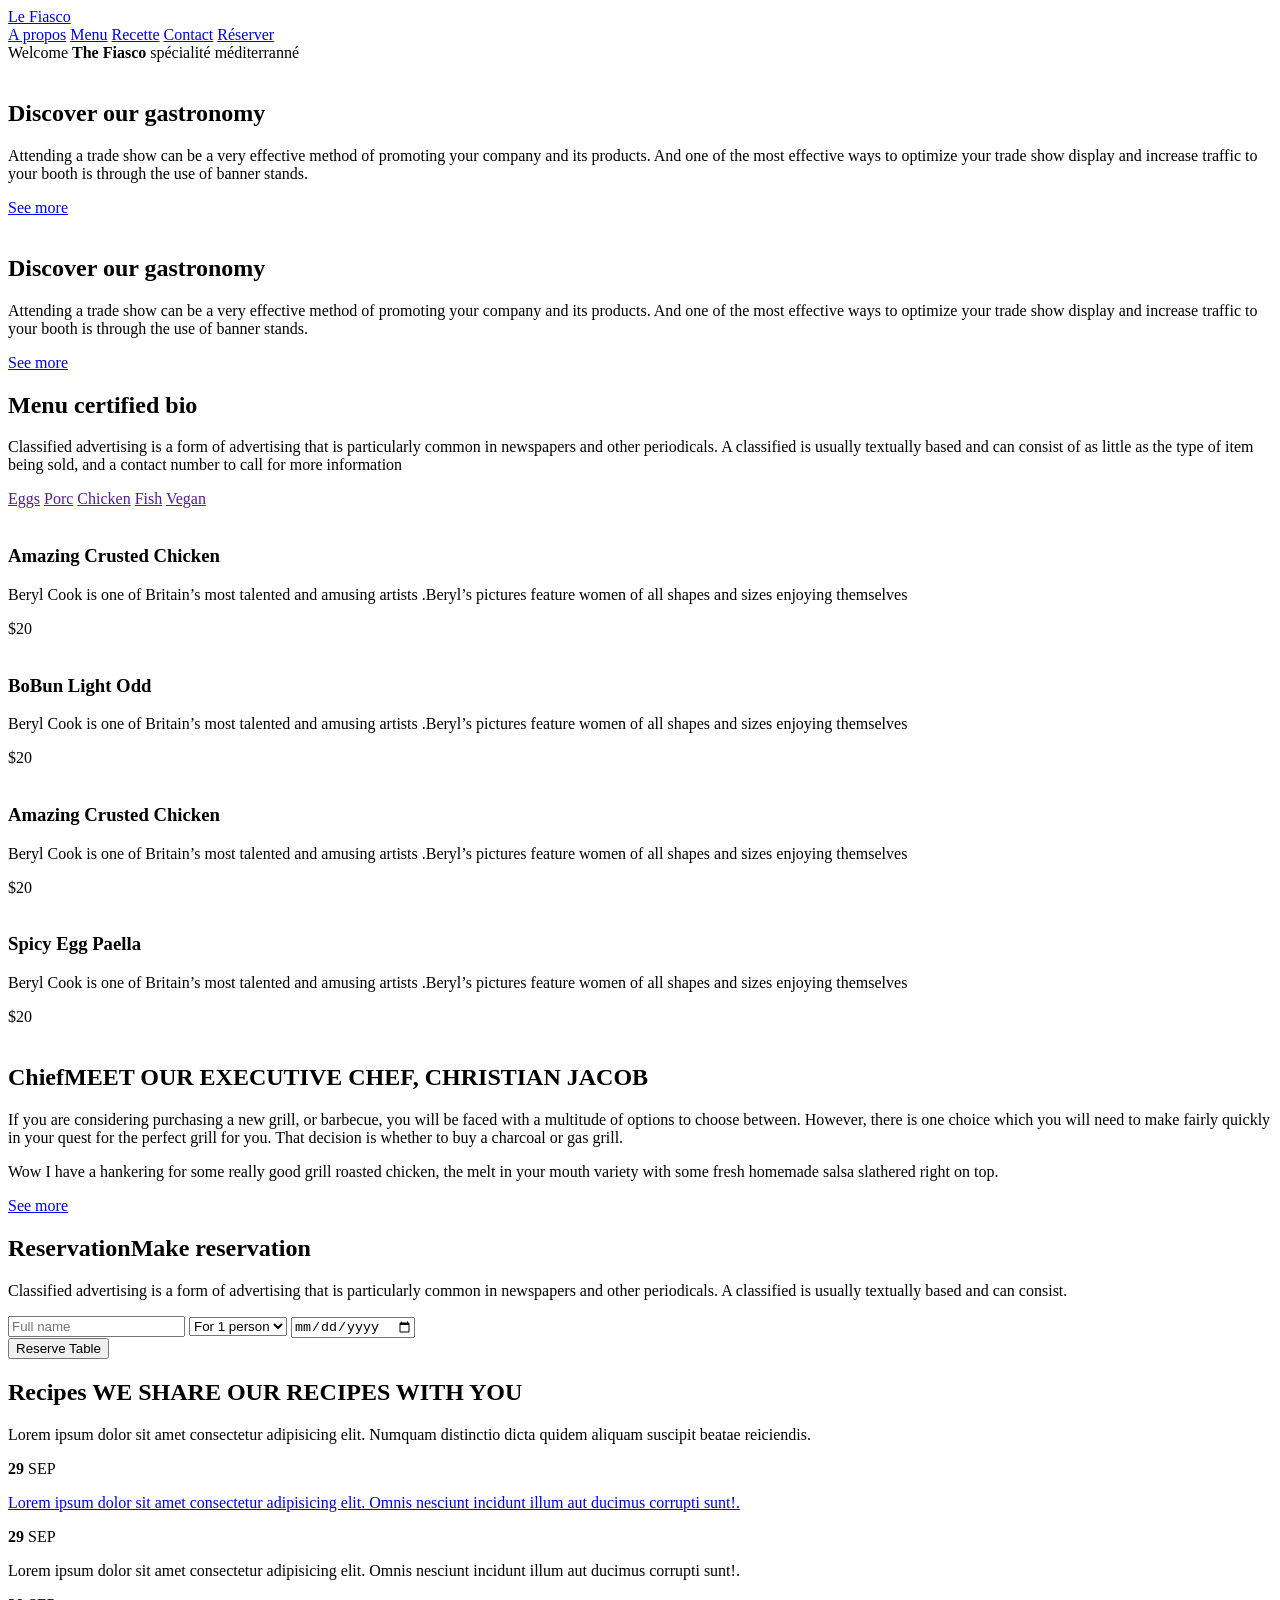
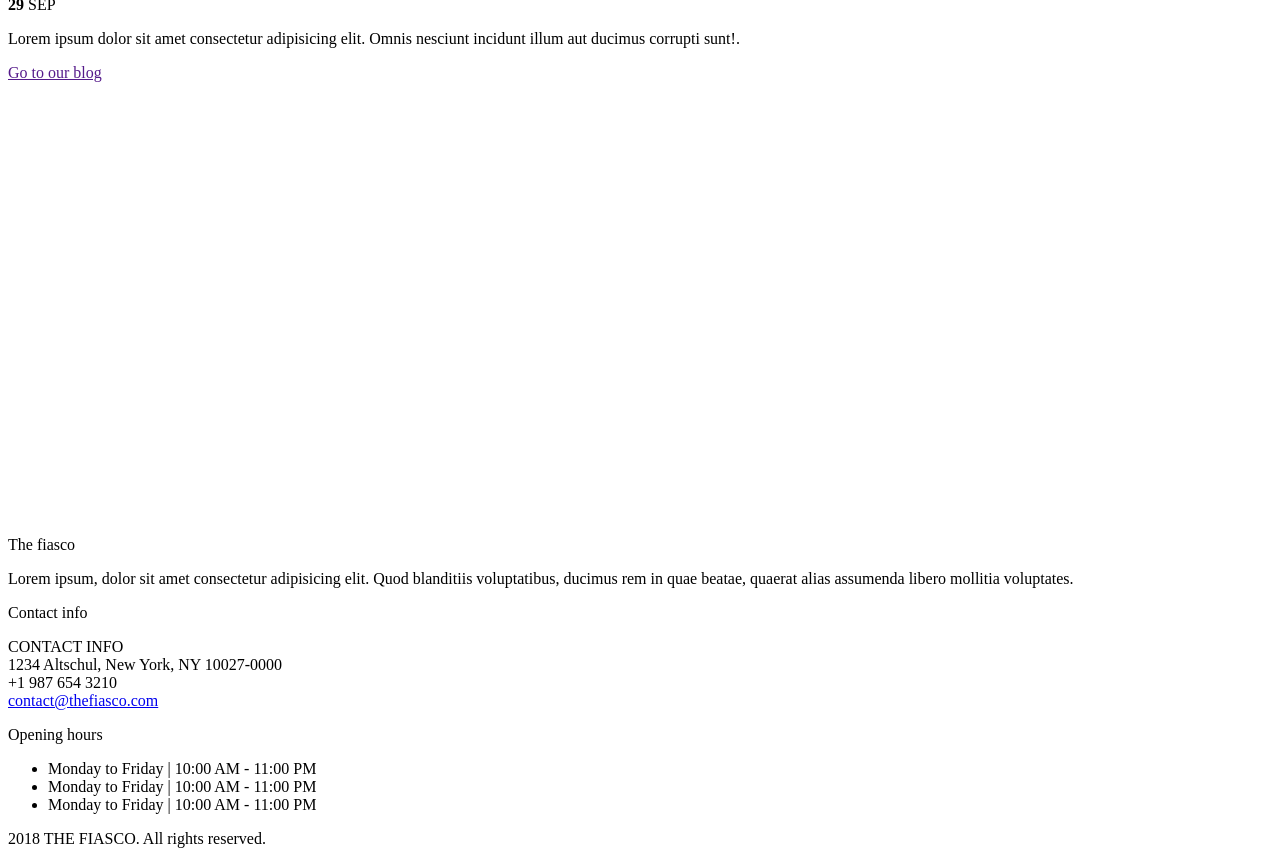
==== index.html @ 853c7878 "structure html de la page" ====
<!DOCTYPE html>
<html lang="fr">
<head>
    <meta charset="UTF-8">
    <meta name="viewport" content="width=device-width, initial-scale=1.0">
    <title>The Fiasco</title>
    <link href="https://fonts.googleapis.com/css2?family=Pinyon+Script&family=Source+Code+Pro:ital@0;1&display=swap" rel="stylesheet">
    <link rel="stylesheet" href="Css/style.css">
</head>
<body>
    <header class="header">
        <div class="topbar">
            <div class="logo">
                <a href="/index.html">Le Fiasco</a>
            </div>
            <nav class="menu">
                <a href="/about.html" class="menu-item">A propos</a>
                <a href="/menu.html" class="menu-item">Menu</a>
                <a href="/recipes.html" class="menu-item">Recette</a>
                <a href="/contact.html" class="menu-item">Contact</a>
                <a href="/reserver.html" class="menu-item menu-button">Réserver</a>
            </nav>
        </div>
        <div class="baseline">
            <span class="baseline-welcome">Welcome</span> 
            <strong class="baseline-name">The Fiasco</strong> 
            <span class="baseline-slogan">spécialité méditerranné</span>
        </div>
    </header>

    <section class="home-section">
        <div class="container-small">
            
            <div class="block block-left">
                <div class="block-img">
                    <img src="/Img/burger.jpg" alt="">
                </div>
                <div class="block-body">
                    <h2 class="title"><span>Discover </span>our gastronomy</h2>
                    <p>
                        Attending a trade show can be a very effective method of promoting your company
                        and its products. And one of the most effective ways to optimize your trade show
                        display and increase traffic to your booth is through the use of banner stands.
                    </p>
                    <a href="recipe.html" class="more">See more</a>
                </div>
            </div>

            <div class="block block-right">
                <div class="block-img">
                    <img src="/Img/crusted-chicken.jpg" alt="">
                </div>
                <div class="block-body">
                    <h2 class="title"><span>Discover </span>our gastronomy</h2>
                    <p>
                        Attending a trade show can be a very effective method of promoting your company
                        and its products. And one of the most effective ways to optimize your trade show
                        display and increase traffic to your booth is through the use of banner stands.
                    </p>
                    <a href="recipe.html" class="more">See more</a>
                </div>
            </div>

            <div class="block block-centered block-last">
                <div class="block-body">
                    <h2 class="title"><span>Menu </span>certified bio</h2>
                    <p>
                        Classified advertising is a form of advertising that is particularly common in newspapers and other periodicals. A classified is usually textually based and can consist of as little as the type of item being sold, and a contact number to call for more information
                    </p>
                </div>
            </div>

            <nav class="ingredients-menu">
                <a href="" class="active">Eggs</a>
                <a href="">Porc</a>
                <a href="">Chicken</a>
                <a href="">Fish</a>
                <a href="">Vegan</a>
            </nav>

        </div>

        <div class="container">
            <div class="menu-summary" id="menu">
                <div class="menu-summary-item">
                    <img src="/Img/crusted-chicken-square.jpg" alt="" class="menu-summary-img">
                    <h3 class="menu-summary-title">Amazing Crusted Chicken</h3>
                    <p>Beryl Cook is one of Britain’s most talented and amusing artists .Beryl’s pictures feature women of all shapes and sizes enjoying themselves</p>
                    <div class="menu-summary-price">$20</div>
                </div>
                <div class="menu-summary-item">
                    <img src="/Img/bobun-light-square.jpg" alt="" class="menu-summary-img">
                    <h3 class="menu-summary-title">BoBun Light Odd</h3>
                    <p>Beryl Cook is one of Britain’s most talented and amusing artists .Beryl’s pictures feature women of all shapes and sizes enjoying themselves</p>
                    <div class="menu-summary-price">$20</div>
                </div>
                <div class="menu-summary-item">
                    <img src="/Img/poisson-square.jpg" alt="" class="menu-summary-img">
                    <h3 class="menu-summary-title">Amazing Crusted Chicken</h3>
                    <p>Beryl Cook is one of Britain’s most talented and amusing artists .Beryl’s pictures feature women of all shapes and sizes enjoying themselves</p>
                    <div class="menu-summary-price">$20</div>
                </div>
                <div class="menu-summary-item">
                    <img src="/Img/paella-square.jpg" alt="" class="menu-summary-img">
                    <h3 class="menu-summary-title">Spicy Egg Paella</h3>
                    <p>Beryl Cook is one of Britain’s most talented and amusing artists .Beryl’s pictures feature women of all shapes and sizes enjoying themselves</p>
                    <div class="menu-summary-price">$20</div>
                </div>
            </div>

            <div class="block block-chief">
                <div class="block-img">
                    <img src="/Img/chief.jpg" alt="">
                </div>
                <div class="block-body">
                    <h2 class="title"><span>Chief</span>MEET OUR EXECUTIVE CHEF, CHRISTIAN JACOB</h2>
                    <p>
                        If you are considering purchasing a new grill, or barbecue, you will be faced with a multitude of options to choose between. However, there is one choice which you will need to make fairly quickly in your quest for the perfect grill for you. That decision is whether to buy a charcoal or gas grill.
                    </p>
                    <p>
                        Wow I have a hankering for some really good grill roasted chicken, the melt in your mouth variety with some fresh homemade salsa slathered right on top.
                    </p>
                    <a href="recipe.html" class="more">See more</a>
                </div>
            </div>
        </div>
    </section>

    <section class="reservation" id="reservation">
        <div class="container">
            <div class="block block-centered block-last">
                <div class="block-body">
                    <h2 class="title"><span>Reservation</span>Make reservation</h2>
                    <p>
                        Classified advertising is a form of advertising that is particularly common in newspapers and other periodicals. A classified is usually textually based and can consist.
                    </p>
                    <form action="" class="reservation-form">
                        <div class="reservation-form-row">
                            <input type="text" name="fullname" placeholder="Full name">
                            <select name="persons">
                                <option value="1">For 1 person</option>
                                <option value="2">For 2 person</option>
                                <option value="3">For 3 person</option>
                                <option value="4">For 4 person</option>
                            </select>
                            <input type="date" name="date" id="">
                        </div>
                        <button type="submit" class="button">Reserve Table</button>
                    </form>
                </div>
            </div>
        </div>
    </section>

    <section class="recipes" id="recipes">
        <div class="container">
            <h2 class="title">
                <span>Recipes</span>
                WE SHARE OUR RECIPES WITH YOU
            </h2>
            <p>
                Lorem ipsum dolor sit amet consectetur adipisicing elit. Numquam distinctio dicta quidem aliquam suscipit beatae reiciendis.
            </p>
            <div class="recipes-list">
                <div class="recipes-list-item">
                    <div class="recipes-date">
                        <strong>29</strong> SEP
                    </div>
                    <p>
                        <a href="Pages/recipe1.html">Lorem ipsum dolor sit amet consectetur adipisicing elit. Omnis nesciunt incidunt illum aut ducimus corrupti sunt!.</a>
                    </p>
                </div>

                <div class="recipes-list-item">
                    <div class="recipes-date">
                        <strong>29</strong> SEP
                    </div>
                    <p>
                        Lorem ipsum dolor sit amet consectetur adipisicing elit. Omnis nesciunt incidunt illum aut ducimus corrupti sunt!.
                    </p>
                </div>

                <div class="recipes-list-item">
                    <div class="recipes-date">
                        <strong>29</strong> SEP
                    </div>
                    <p>
                        Lorem ipsum dolor sit amet consectetur adipisicing elit. Omnis nesciunt incidunt illum aut ducimus corrupti sunt!.
                    </p>
                </div>
            </div>

            <a class="more" href="">Go to our blog</a>
        </div>
    </section>

    <iframe src="https://www.google.com/maps/embed?pb=!1m14!1m12!1m3!1d15913.960679116892!2d15.263990163803088!3d-4.318604037253125!2m3!1f0!2f0!3f0!3m2!1i1024!2i768!4f13.1!5e0!3m2!1sfr!2scd!4v1740344024143!5m2!1sfr!2scd" width="600" height="450" style="border:0;" allowfullscreen="" loading="lazy" referrerpolicy="no-referrer-when-downgrade" class="map"></iframe>

    <footer class="footer">
        <div class="container">
            <div class="footer-columns">
                <div class="footer-column">
                    <div class="footer-title">The fiasco</div>
                    <p>
                        Lorem ipsum, dolor sit amet consectetur adipisicing elit. Quod blanditiis voluptatibus, ducimus rem in quae beatae, quaerat alias assumenda libero mollitia voluptates.
                    </p>
                </div>
                <div class="footer-column">
                    <div class="footer-title">Contact info</div>
                    <p>
                        CONTACT INFO <br>
                        1234 Altschul, New York, NY 10027-0000 <br>
                        +1 987 654 3210 <br>
                        <a href="mailto:contact@thefiasco.com">contact@thefiasco.com</a>
                    </p>
                </div>
                <div class="footer-column">
                    <div class="footer-title">Opening hours</div>
                    <ul>
                        <li>Monday to Friday | 10:00 AM - 11:00 PM</li>
                        <li>Monday to Friday | 10:00 AM - 11:00 PM</li>
                        <li>Monday to Friday | 10:00 AM - 11:00 PM</li>
                    </ul>
                </div>
            </div>
            <div class="footer-credits">
                <span>2018 THE FIASCO</span>. All rights reserved.
            </div>
        </div>
    </footer>
</body>
</html>
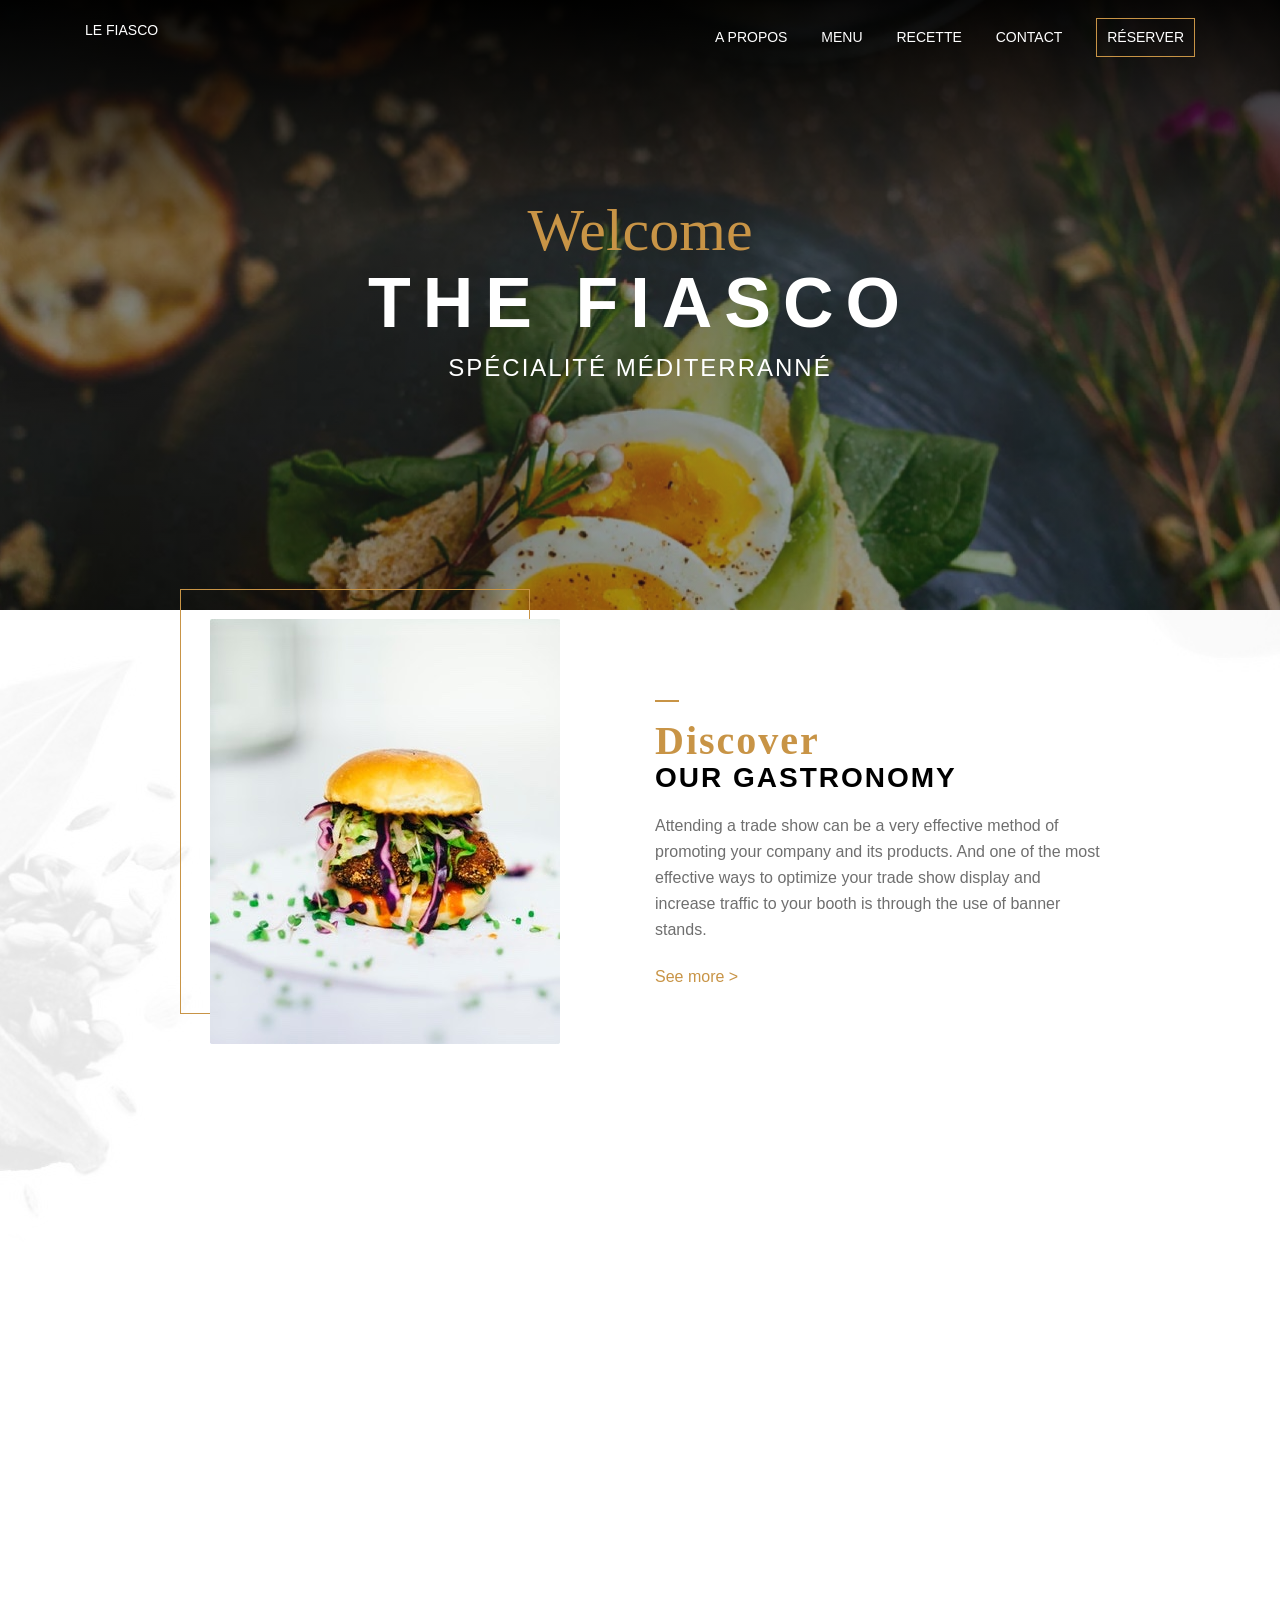
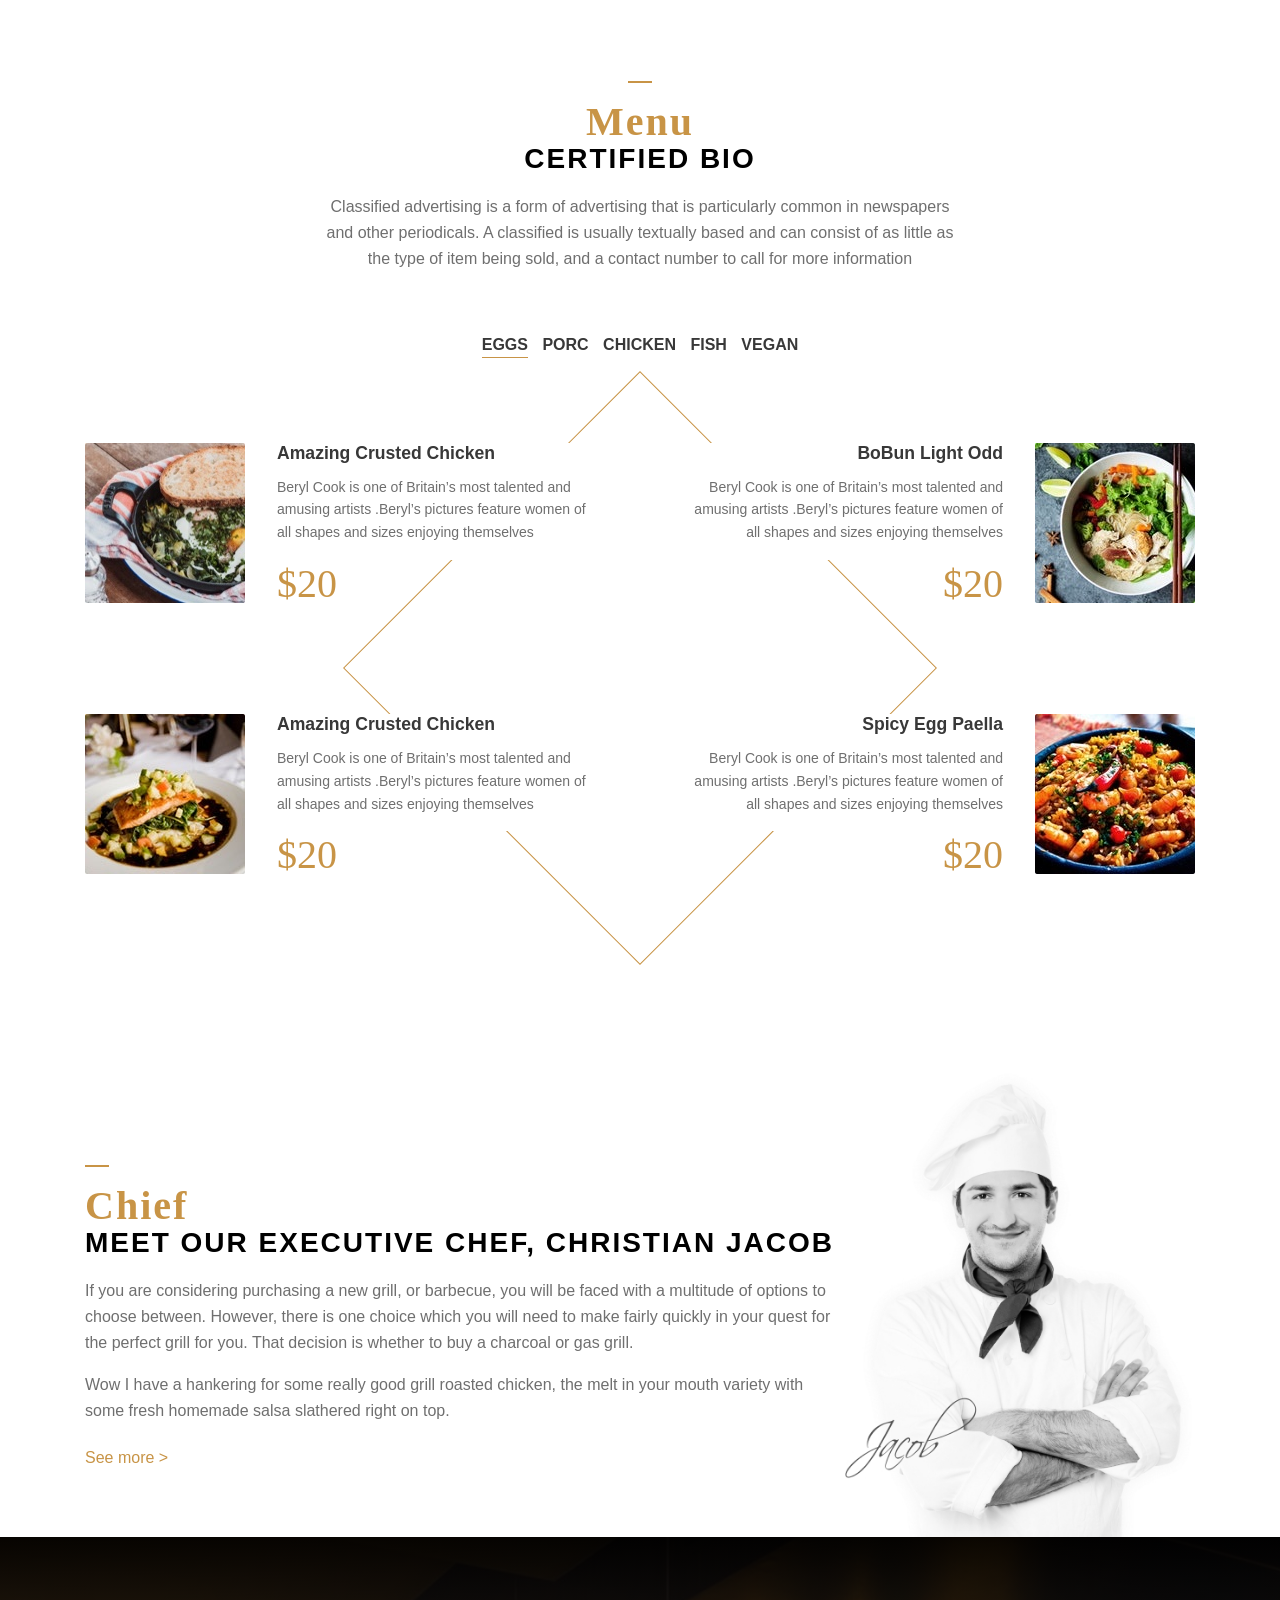
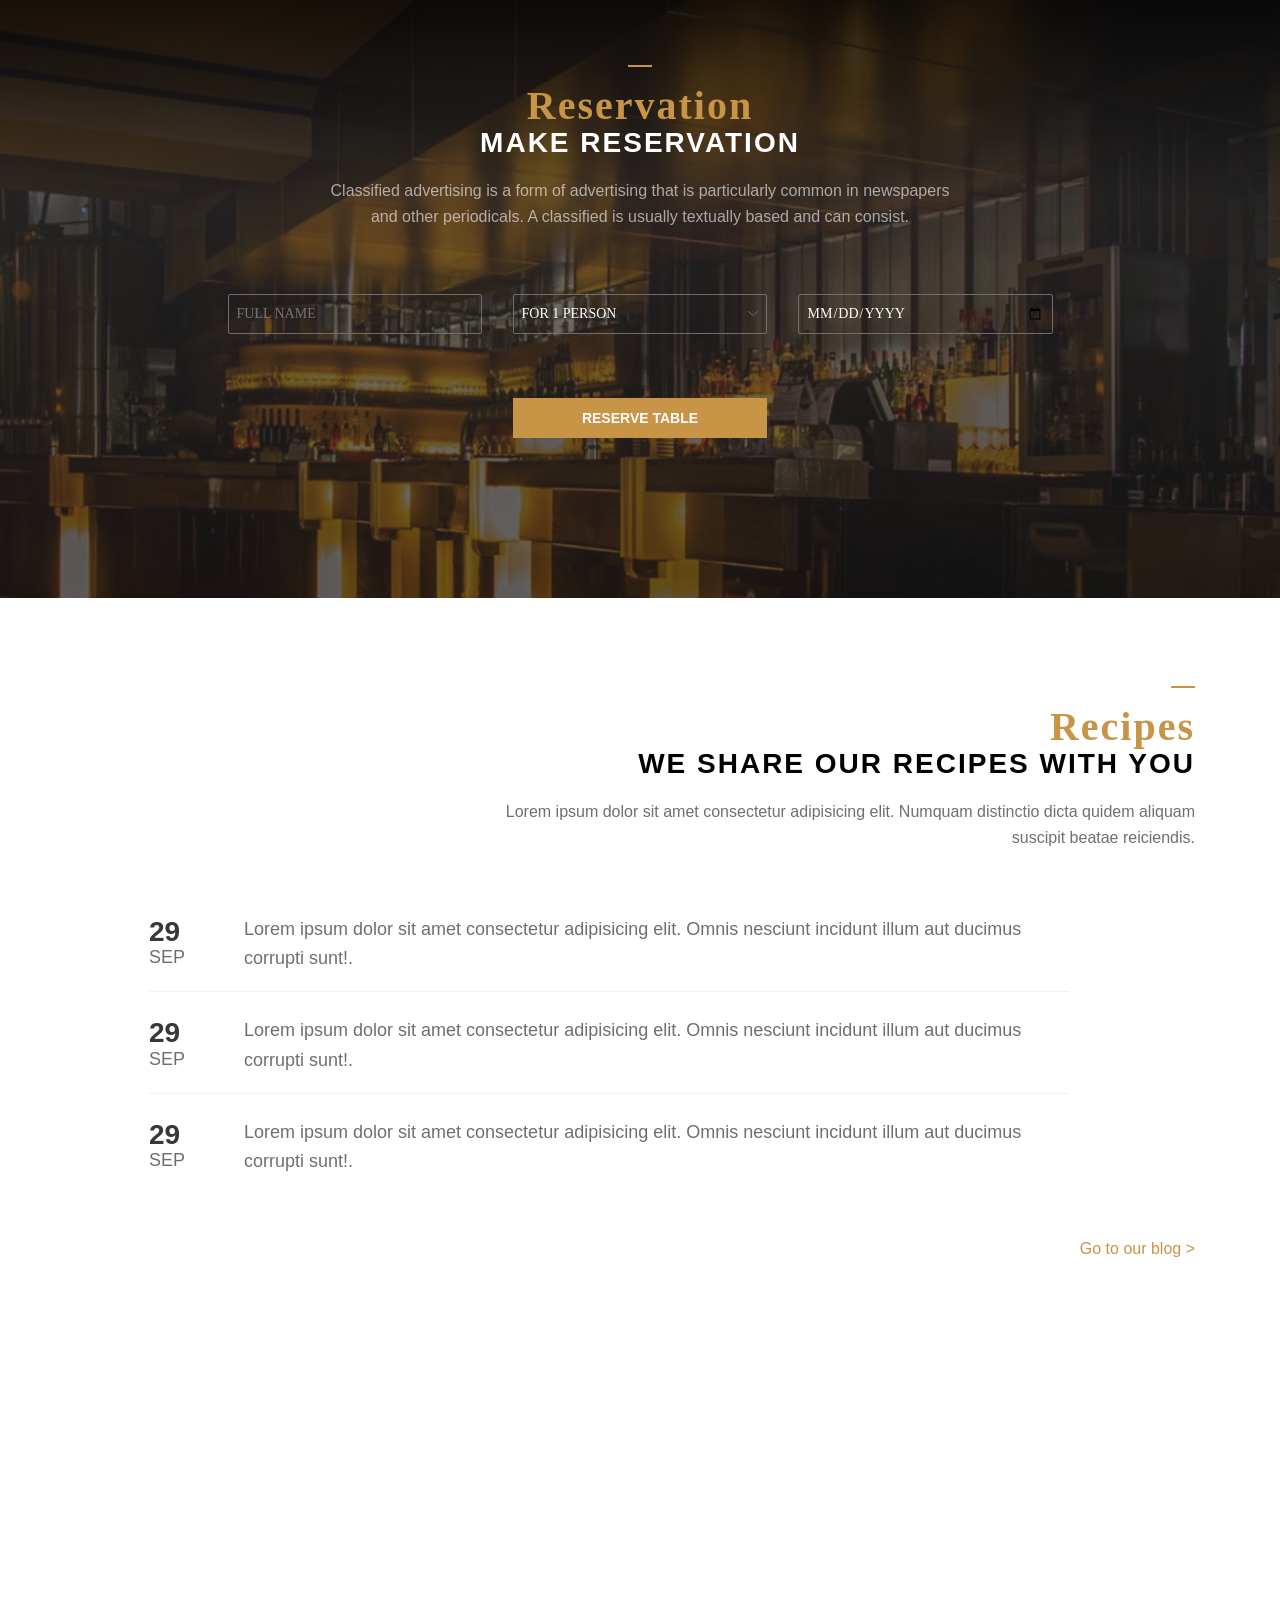
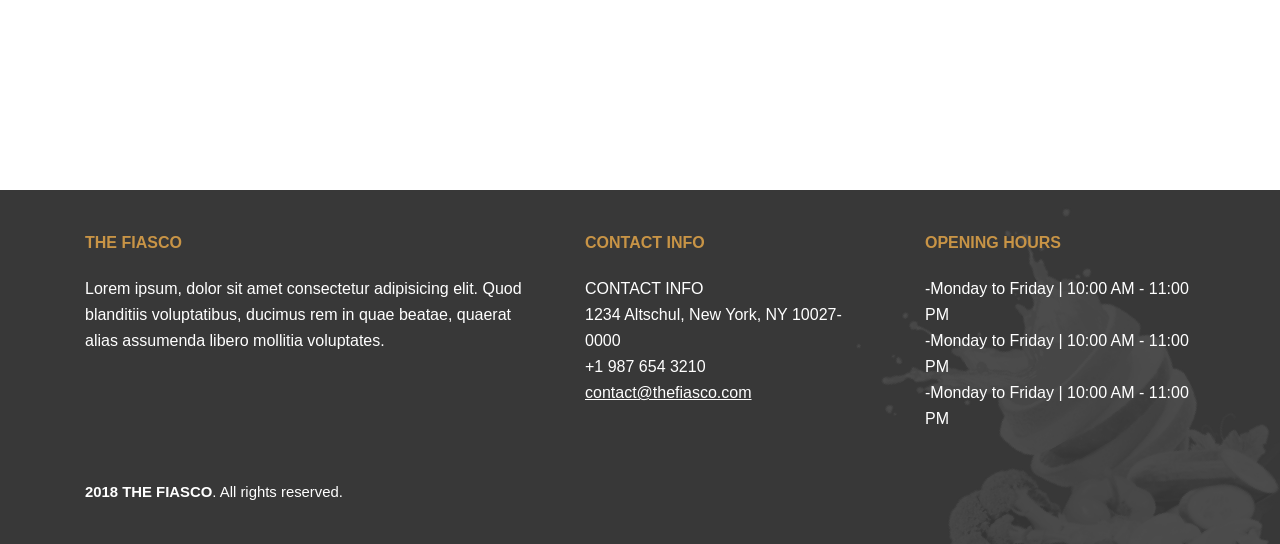
==== commit 3f836c1e: "ajout de la classe reveal dans la section homeSection" ====
--- a/index.html
+++ b/index.html
@@ -46,7 +46,7 @@
                 </div>
             </div>
 
-            <div class="block block-right">
+            <div class="block block-right reveal">
                 <div class="block-img">
                     <img src="/Img/crusted-chicken.jpg" alt="">
                 </div>
--- a/Css/style.css
+++ b/Css/style.css
@@ -0,0 +1,829 @@
+*, *::before, *::after{
+    box-sizing: border-box;
+}
+
+html{
+    font-size: 16px;
+}
+
+body{
+    font-family: 'Source Sans Pro', sans-serif;
+    line-height: 1.625;
+    margin: 0;
+    color: #6F6F6F;
+}
+
+a{
+    color: inherit;
+    text-decoration: none;
+    transition: color .3s;
+    -webkit-transition: color .3s;
+    -moz-transition: color .3s;
+    -ms-transition: color .3s;
+    -o-transition: color .3s;
+}
+
+img{
+    max-width: 100%;
+    height: auto;
+}
+
+.header{
+    background: 
+        linear-gradient(180deg, rgba(0, 0, 0, 0.92), rgba(54, 54, 54, 0.5) 39.24%, rgba(28, 28, 28, 0.4)),
+        url('/Img/eggs.jpg') center center / cover no-repeat;
+    color: #FFF;
+}
+
+.topbar{
+    padding: 18px 20px;
+    font-size: .875rem;
+    text-transform: uppercase;
+    text-align: center;
+}
+
+.menu-item:hover{
+    color: #C89446;
+}
+
+.logo{
+    margin-bottom: 15px;
+}
+
+.menu-item{
+    display: inline-block;
+    margin: 0 15px;
+}
+
+.baseline{
+    padding: 50px 0 70px 0;
+    text-align: center;
+    line-height: 1;
+}
+
+.baseline-welcome{
+    font-family: 'Pinyon Script', serif;
+    color: #C89446;
+    font-size: 2.2rem;
+    display: block;
+}
+
+.baseline-name{
+    display: block;
+    font-size: 2.5rem;
+    line-height: 1;
+    font-weight: 700;
+    letter-spacing: 5px;
+    padding-bottom: 10px;
+    text-transform: uppercase;
+}
+
+.baseline-slogan{
+    font-size: 1rem;
+    font-weight: 300;
+    display: block;
+    text-transform: uppercase;
+    letter-spacing: 2px;
+}
+
+.menu-button{
+    border: solid 1px #C89446;
+    padding: 7px 10px;
+    transition-property: color, background-color;
+    margin-top: 5px;
+}
+
+.menu-button:hover{
+    background: #C89446;
+    color: #FFF;
+}
+
+.home-section{
+    padding-top: 9px;
+}
+
+.container-small{
+    margin: 0 auto;
+    padding: 0 20px;
+    max-width: 960px;
+}
+
+.container{
+    margin: 0 auto;
+    padding: 0 20px;
+    max-width: 1150px;
+}
+
+.block{
+    margin-bottom: 50px;
+}
+
+.title{
+    font-size: 1.75rem;
+    line-height: 1.1;
+    letter-spacing: 2px;
+    color: #000;
+    font-weight: bold;
+    text-transform: uppercase;
+    margin: 1rem 0 0 0;
+}
+
+.title span{
+    font-family: 'Pinyon Script', serif;
+    color: #C89446;
+    font-size: 2.5rem;
+    display: block;
+    text-transform: none;
+}
+
+.title::before{
+    content: '';
+    display: inline-block;
+    width: 24px;
+    height: 2px;
+    background: #C89446;
+    margin-bottom: .5rem;
+}
+
+.more{
+    color: #C89446;
+}
+
+.more::after{
+    content: ' >';
+}
+
+.more:hover{
+    text-decoration: underline;
+}
+
+.block-img{
+    max-width: 350px;
+    margin: 0 auto;
+    border: 1px solid #C89446;
+}
+
+.block-img img{
+    display: block;
+}
+
+.block-img img{
+    position: relative;
+    z-index: 1;
+}
+
+.block-centered{
+    text-align: center;
+}
+
+.block-centered .block-body{
+    max-width: 640px;
+    margin-left: auto;
+    margin-right: auto;
+}
+
+.ingredients-menu{
+    margin: 40px 0;
+    font-weight: 600;
+    color: #383838;
+    text-align: center;
+    text-transform: uppercase;
+}
+
+.ingredients-menu a{
+    display: inline-block;
+    margin: 0 5px;
+    position: relative;
+}
+
+.ingredients-menu a::after{
+    content: '';
+    display: block;
+    position: absolute;
+    bottom: 5px;
+    left: 0;
+    right: 0;
+    height: 1px;
+    opacity: 0;
+    background: #C89446;
+    transition: .3s;
+    -webkit-transition: .3s;
+    -moz-transition: .3s;
+    -ms-transition: .3s;
+    -o-transition: .3s;
+}
+
+.ingredients-menu .active::after, .ingredients-menu a:hover::after{
+    bottom: 0;
+    opacity: 1;
+}
+
+.menu-summary-item{
+    position: relative;
+    padding-left: 120px;
+    margin-bottom: 30px;
+}
+
+.menu-summary-img{
+    position: absolute;
+    top: 0;
+    left: 0;
+    width: 100px;
+}
+
+.menu-summary-title{
+    font-size: 1.1rem;
+    color: #383838;
+    font-weight: bold;
+    padding-bottom: 0.75rem;
+    margin-bottom: 0;
+}
+
+.menu-summary p{
+    margin: 0;
+    padding-bottom: 1rem;
+    font-size: 0.875rem;
+}
+
+.menu-summary-price{
+    font-family: 'Pinyon Script', serif;
+    color: #C89446;
+    font-size: 2.5rem;
+    line-height: 1;
+}
+
+.reservation{
+    background: 
+        linear-gradient(180deg, rgba(0, 0, 0, 0.92), rgba(54, 54, 54, 0.5) 39.24%, rgba(28, 28, 28, 0.4)),
+        url('/Img/reservation.jpg') center center / cover no-repeat;
+    color: rgba(255, 255, 255, 0.6);
+    padding: 50px 0;
+}
+
+.reservation .title{
+    color: #FFF;
+}
+
+.reservation input, .reservation select{
+    padding: 0 0.5rem;
+    width: 100%;
+    margin-bottom: 15px;
+    border: solid 1px #6F6F6F;
+    background: transparent;
+    text-transform: uppercase;
+    height: 40px;
+    font-size: 0.875rem;
+    color: #FFF;
+    font-family: 'Source Sans Pro', serif;
+    transition: background .3s, border-color .3s;
+    -webkit-transition: background .3s, border-color .3s;
+    -moz-transition: background .3s, border-color .3s;
+    -ms-transition: background .3s, border-color .3s;
+    -o-transition: background .3s, border-color .3s;
+    appearance: none;
+    border-radius: 2px;
+    -webkit-border-radius: 2px;
+    -moz-border-radius: 2px;
+    -ms-border-radius: 2px;
+    -o-border-radius: 2px;
+}
+
+.reservation select{
+    background: no-repeat right 0.5rem center url(/Img/select.svg);
+
+}
+
+.reservation input:focus, .reservation select:focus{
+    background-color: rgba(255, 255, 255, .1);
+    border-color: #C89446;
+}
+
+.reservation .button{
+    width: 100%;
+}
+
+.button{
+    font-weight: 600;
+    font-size: 0.875rem;
+    color: #FFF;
+    background: #C89446;
+    border: none;
+    border: solid 1px #C89446;
+    padding: 11px 1rem;
+    text-transform: uppercase;
+    transition: .3s;
+    -webkit-transition: .3s;
+    -moz-transition: .3s;
+    -ms-transition: .3s;
+    -o-transition: .3s;
+}
+
+.button:hover{
+    border: solid 1px #C89446;
+    background: transparent;
+    cursor: pointer;
+}
+
+.reservation p{
+    max-width: 625px;
+    margin-left: auto;
+    margin-right: auto;
+}
+
+.reservation .block-centered .block-body{
+    max-width: 825px;
+}
+
+.recipes{
+    padding: 50px 0;
+    background: no-repeat top left / 80vw auto url(/Img/news-bg.jpg);
+}
+
+.recipes .more{
+    display: block;
+    text-align: right;
+    margin-top: 60px;
+}
+
+.recipes-list{
+    font-weight: 300;
+    font-size: 1.125rem;
+    max-width: 920px;
+    margin-left: auto;
+}
+
+.recipes-list strong{
+    color: #383838;
+    font-weight: bold;
+}
+
+.recipes-date strong{
+    font-size: 1.75rem;
+    line-height: 1.2;
+    display: block;
+}
+
+.recipes-list-item{
+    border-bottom: solid 1px #F2F2F2;
+    margin-top: 1em;
+    display: flex;
+    padding-bottom: 1em;
+}
+
+.recipes-list-item:last-child{
+    border-bottom: 0;
+}
+
+.recipes-list-item p{
+    margin: 0;
+}
+
+.recipes-date{
+    width: 60px;
+    flex: none;
+    line-height: 1;
+}
+
+.map{
+    width: 100%;
+    height: 460px;
+}
+
+.footer{
+    background: #383838 bottom right no-repeat;
+    font-weight: 300;
+    color: #FFF;
+    padding: 40px 0;
+}
+
+.footer-title{
+    color: #C89446;
+    font-weight: bold;
+    text-transform: uppercase;
+    margin-bottom: 1.25rem;
+}
+
+.footer-column{
+    margin-bottom: 2rem;
+}
+
+.block-ingredients{
+    border: solid 1px #C89446;
+    padding: 35px 20px;
+    font-weight: 600;
+    color: #383838;
+}
+
+.block-ingredients ul{
+    padding: 0;
+    margin: 0;
+    list-style: none;
+}
+
+.block-ingredients li{
+    padding: 5px 0;
+}
+
+.block-ingredients span{
+    width: 35px;
+    text-align: right;
+    display: inline-block;
+    margin-right: 20px;
+    font-weight: 300;
+}
+
+.section-overflow{
+    padding: 20px 0;
+}
+
+.block-right .block-video{
+    display: block;
+    max-width: 540px;
+    margin-left: auto;
+    margin-right: auto;
+    text-align: center;
+    position: relative;
+    transition: opacity .3s;
+    background: #383838;
+    -webkit-transition: opacity .3s;
+    -moz-transition: opacity .3s;
+    -ms-transition: opacity .3s;
+    -o-transition: opacity .3s;
+}
+
+.block-right .block-video img{
+    box-shadow: 0 0 30px rgba(128, 128, 128, .5);
+    opacity: 0.6;
+    display: block;
+}
+
+.block-video::after{
+    content: '';
+    background: url('/Img/play.png') center center no-repeat;
+    position: absolute;
+    width: 62px;
+    height: 62px;
+    top: calc(50% - 31px);
+    left: calc(50% - 31px);
+    transition: transform .3s;
+    -webkit-transition: transform .3s;
+    -moz-transition: transform .3s;
+    -ms-transition: transform .3s;
+    -o-transition: transform .3s;
+}
+
+.block-video:hover::after{
+    transform: scale(1.2);
+    -webkit-transform: scale(1.2);
+    -moz-transform: scale(1.2);
+    -ms-transform: scale(1.2);
+    -o-transform: scale(1.2);
+}
+
+.block-video:hover img{
+    opacity: .8;
+}
+
+@media screen and (min-width: 600px) {
+    html{
+        font-size: 16px;
+    }
+    .logo{
+        padding-bottom: 0;
+    }
+    .topbar{
+        display: flex;
+        align-items: center;
+        justify-content: space-between;
+        max-width: 1150px;
+        margin: 0 auto;
+    }
+    .baseline{
+        padding: 125px 0 230px;
+    }
+    .baseline-slogan{
+        font-size: 1.5rem;
+    }
+    .baseline-name{
+        font-size: 4.375rem;
+        letter-spacing: 12px;
+        padding-top: 8px;
+        padding-bottom: 18px;
+    }
+    .baseline-welcome{
+        font-size: 3.75rem;
+    }
+    .menu-button{
+        margin-top: 0;
+        margin-right: 0;
+    }
+
+}
+
+@media screen and (min-width: 800px) {
+    .block{
+        margin-bottom: 100px;
+    }
+
+    .block-last{
+        margin-bottom: 60px;
+    }
+
+    .block-left, .block-right{
+        display: flex;
+        justify-content: space-between;
+        align-items: center;
+    }
+
+    .block-img{
+        border: none;
+        /* flex: none; */
+        position: relative;
+    }
+
+    .block-left .block-body, .block-right .block-body{
+        width: 445px;
+        flex: none;
+    }
+
+    .block-img::before{
+        content: '';
+        display: block;
+        border: solid 1px #C89446;
+        position: absolute;
+        top: -30px;
+        left: -30px;
+        width: 100%;
+        height: 100%;
+        z-index: 0;
+    }
+
+    .block-right .block-img::before{
+        left: auto;
+        right: -30px;
+    }
+
+    .block-left .block-img{
+        margin-left: 30px;
+    }
+
+    .block-right .block-img{
+        width: 350px;
+        /* flex: none; */
+        margin-right: 30px;
+    }
+
+
+    .block-left .block-body{
+        margin-left: 20px;
+    }
+
+    .block-right .block-body{
+        margin-right: 20px;
+        order: -1;
+    }
+
+    .title{
+        margin-bottom: 1.2rem;
+    }
+
+    .title::before{
+        margin-bottom: 10px;
+    }
+
+    .more{
+        display: block;
+        margin-top: 1.3rem;
+    }
+    .home-section{
+        background: 
+            fixed top 95px right 0px url(/Img/oranges.jpg) no-repeat,
+            fixed top 640px left 0px url(/Img/spices.jpg) no-repeat;
+    }
+
+    .ingredients-menu{
+        margin: 0 32px;
+    }
+
+    .menu-summary{
+        position: relative;
+        padding: 85px 0;
+        display: flex;
+        justify-content: space-between;
+        flex-wrap: wrap;
+    }
+
+    .menu-summary-item{
+        padding-left: 192px;
+        margin-bottom: 110px;
+        width: calc(50% - 40px);
+    }
+
+    .menu-summary-item:nth-child(even){
+        text-align: right;
+        padding-left: 0;
+        padding-right: 192px;
+    }
+
+    .menu-summary-item:nth-child(even) .menu-summary-img{
+        left: auto;
+        right: 0;
+    }
+
+    .menu-summary-item:nth-child(even) .menu-summary-price{
+        margin-left: auto;
+    }
+
+    .menu-summary-img{
+        width: 160px;
+    }
+
+    .menu-summary-title{
+        margin-top: 0;
+        line-height: 1.2;
+        background: #FFF;
+    }
+
+    .menu-summary p{
+        background: #FFF;
+    }
+
+    .menu-summary-price{
+        padding-top: 4px;
+        width: 85px;
+        background: #FFF;
+    }
+
+    .menu-summary::before{
+        content: '';
+        position: absolute;
+        display: block;
+        top: 100px;
+        left: 50%;
+        width: 420px;
+        height: 420px;
+        border: solid 1px #C89446;
+        transform: translate(-50%, 0) rotate(45deg);
+        -webkit-transform: translate(-50%, 0) rotate(45deg);
+        -moz-transform: translate(-50%, 0) rotate(45deg);
+        -ms-transform: translate(-50%, 0) rotate(45deg);
+        -o-transform: translate(-50%, 0) rotate(45deg);
+    }
+    
+    .block-chief{
+        display: flex;
+        align-items: center;
+        margin-bottom: 0px;
+    }
+
+    .block-chief .block-img::before{
+        display: none;
+    }
+
+    .block-chief .block-img{
+        flex: none;
+        width: 404px;
+        order: 2;
+    }
+
+    .reservation{
+        padding: 100px 0;
+    }
+
+    .reservation-form-row{
+        margin: 64px 0;
+        display: flex;
+        justify-content: space-between;
+    }
+
+    .reservation-form-row input, .reservation-form-row select{
+        width: calc(33.33% - 20px);
+        margin-bottom: 0;
+    }
+
+    .reservation .button{
+        width: calc(33.33% - 20px);
+    }
+
+    .recipes{
+        padding: 60px 0;
+        background-size: 580px auto;
+        background-attachment: fixed;
+    }
+
+    .recipes a:hover{
+        text-decoration: underline;
+    }
+
+    .recipes .title{
+        text-align: right;
+    }
+
+    .recipes .container > p{
+        text-align: right;
+        max-width: 716px;
+        margin-left: auto;
+    }
+
+    .recipes-date{
+        width: 95px;
+    }
+
+    .recipes-list{
+       margin-top: 64px;
+       margin-left: 64px;
+    }
+
+    .recipes-list-item{
+        margin-top: 1.5rem;
+        margin-bottom: 1.5rem;
+    }
+
+    .recipes-list-item:last-child{
+        padding-bottom: 0;
+    }
+
+    .footer{
+        background-image:url(/Img/splash.png);
+    }
+
+    .footer-columns{
+        display: flex;
+        justify-content: space-between;
+    }
+
+    .footer-column{
+        width: 290px;
+        flex: none;
+        margin-right: 50px;
+    }
+
+    .footer-column:first-child{
+        width: 450px;
+    }
+
+    .footer-column:last-child{
+        margin-right: 0;
+        flex: none;
+    }
+
+    .footer a{
+        text-decoration: underline;
+    }
+
+    .footer a:hover{
+        color: #C89446;
+    }
+
+    .footer ul{
+        padding-left: 0;
+        list-style: none;
+    }
+
+    .footer ul li::before{
+        content: ' -';
+    }
+
+    .footer-credits{
+        font-size: 0.93em;
+    }
+
+    .footer-credits span{
+        font-weight: bold;
+    }
+
+    .block-ingredients{
+        width: 400px;
+        padding: 35px 40px;
+    }
+
+    .block-ingredients span{
+        width: 35px;
+        margin-right: 50px;
+    }
+
+    .block-ingredients li{
+        padding: 10px 0;
+    }
+
+    .section-overflow{
+        padding: 0;
+        margin-top: -20px;
+    }
+
+    .block-right .block-video{
+        margin-left: 28px;
+    }
+}
+
+
+
+.reveal {
+    opacity: 0;
+    transform: translateY(-30px);
+    -webkit-transform: translateY(-30px);
+    -moz-transform: translateY(-30px);
+    -ms-transform: translateY(-30px);
+    -o-transform: translateY(-30px);
+}
+
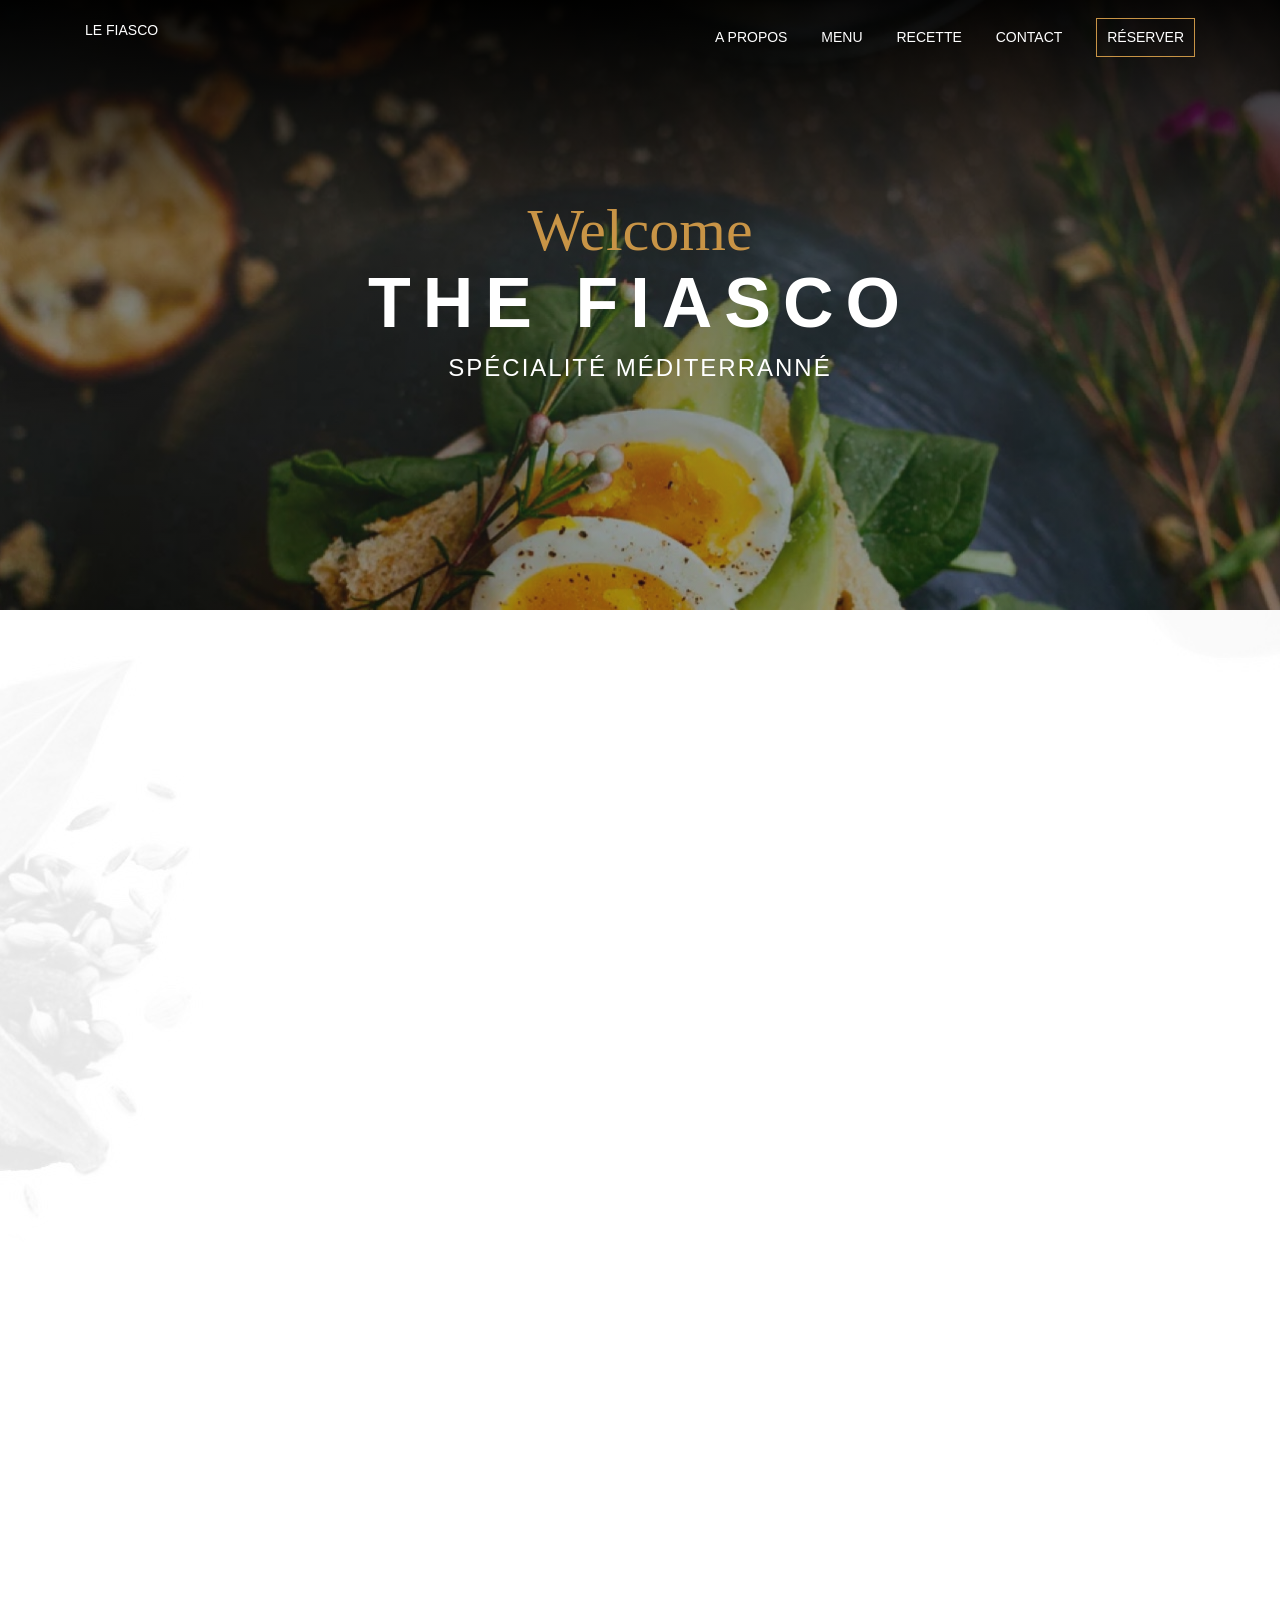
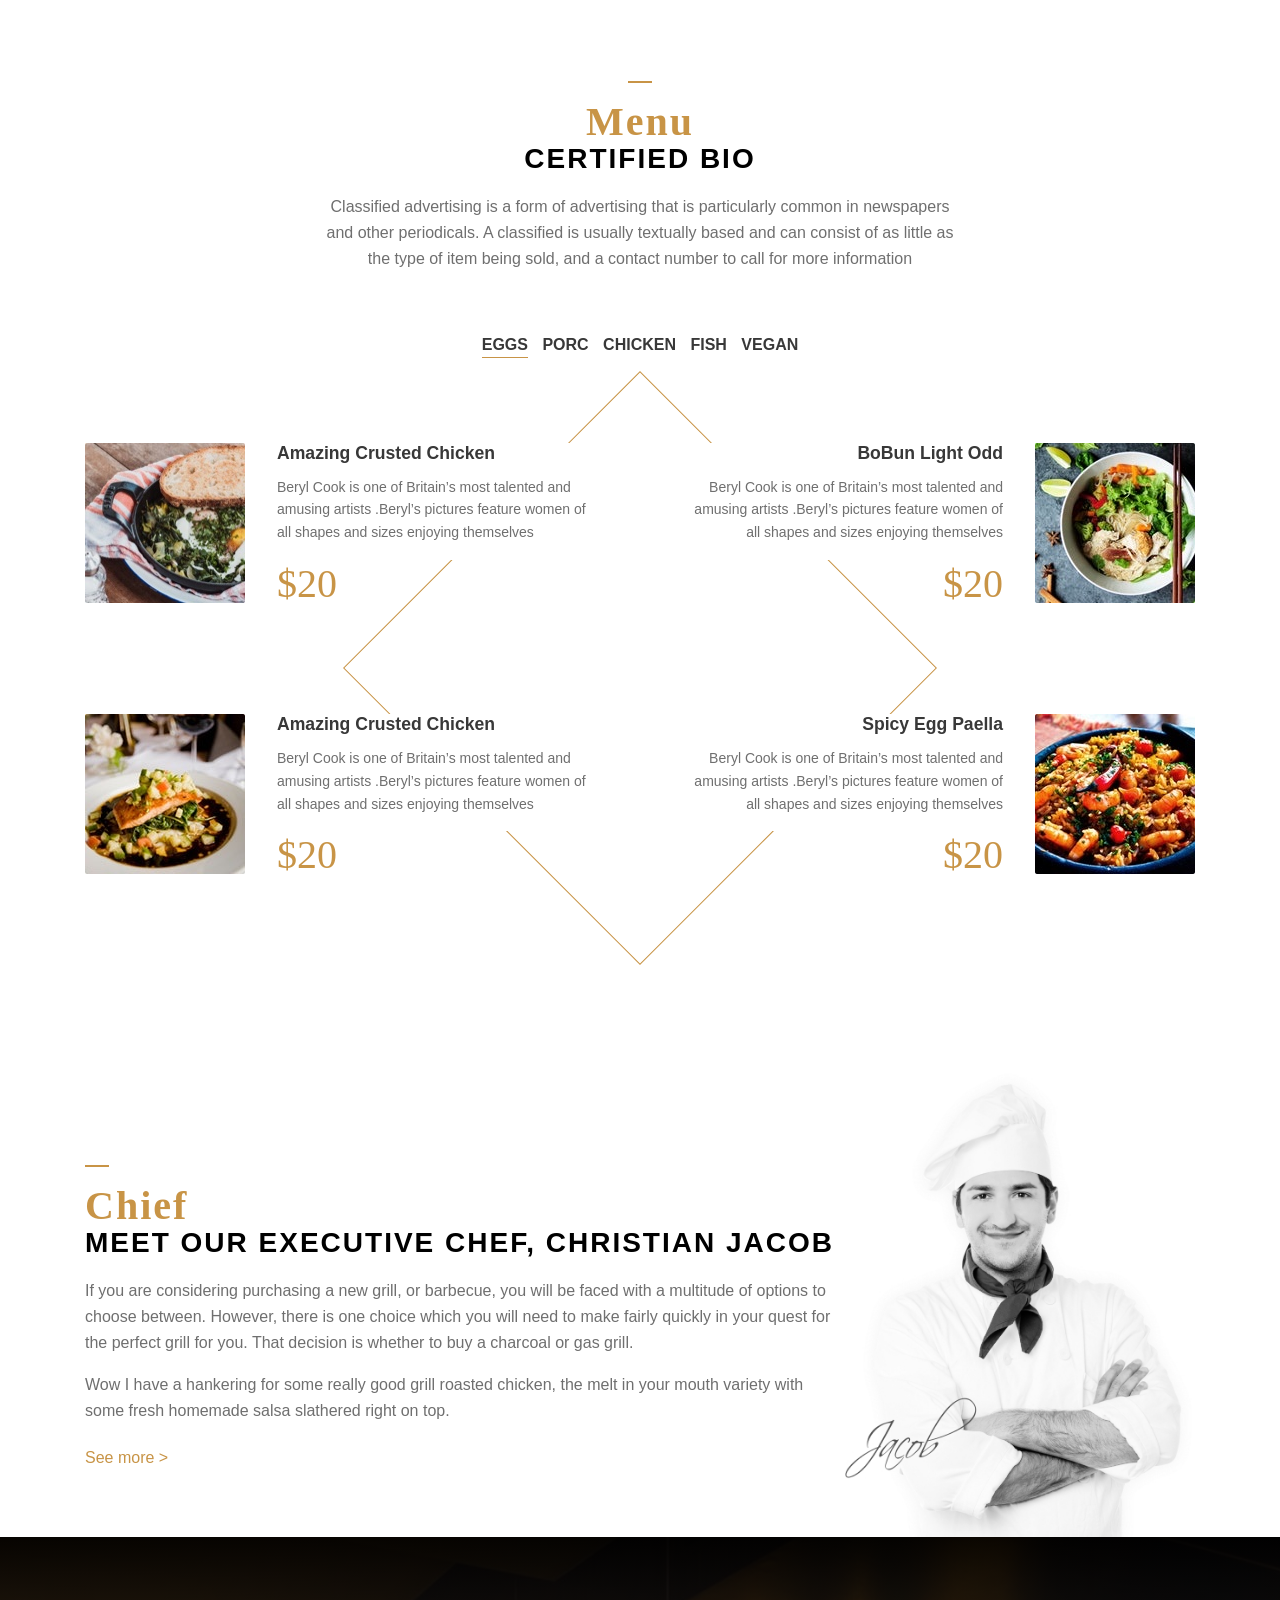
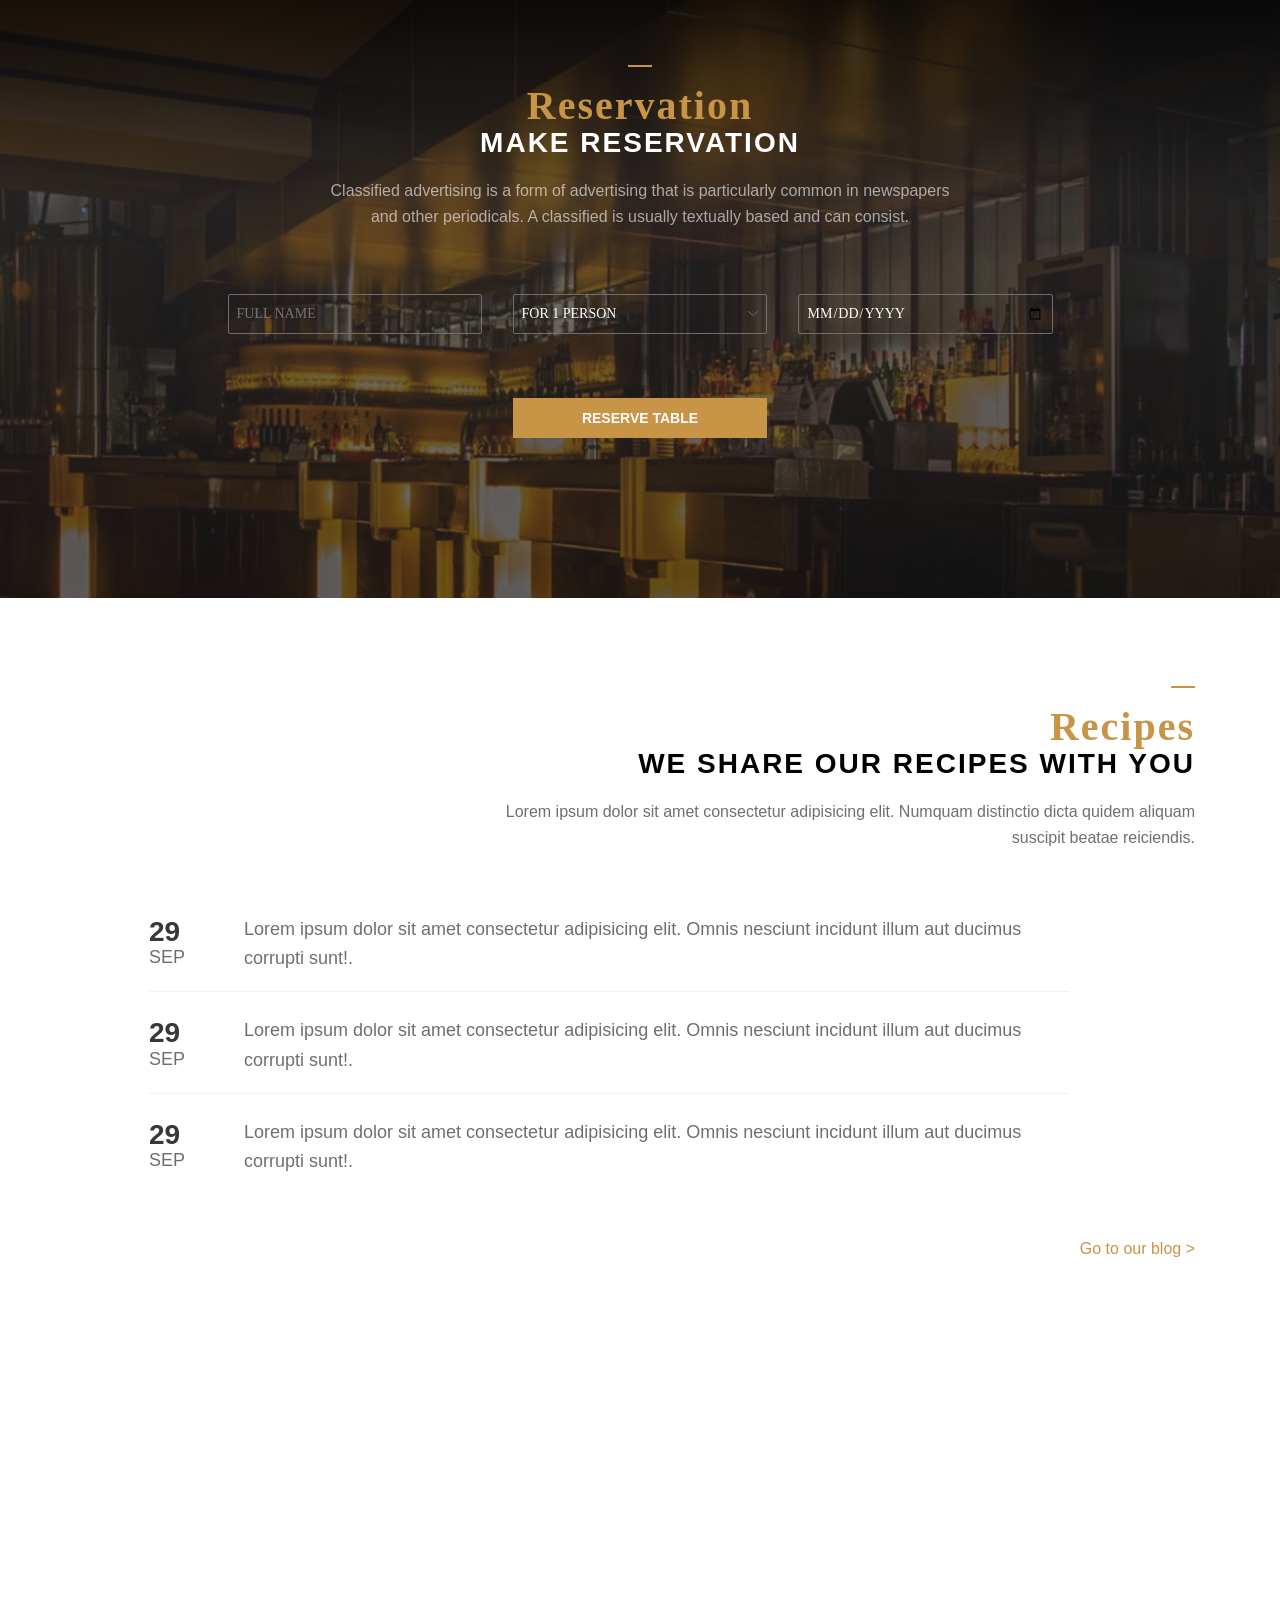
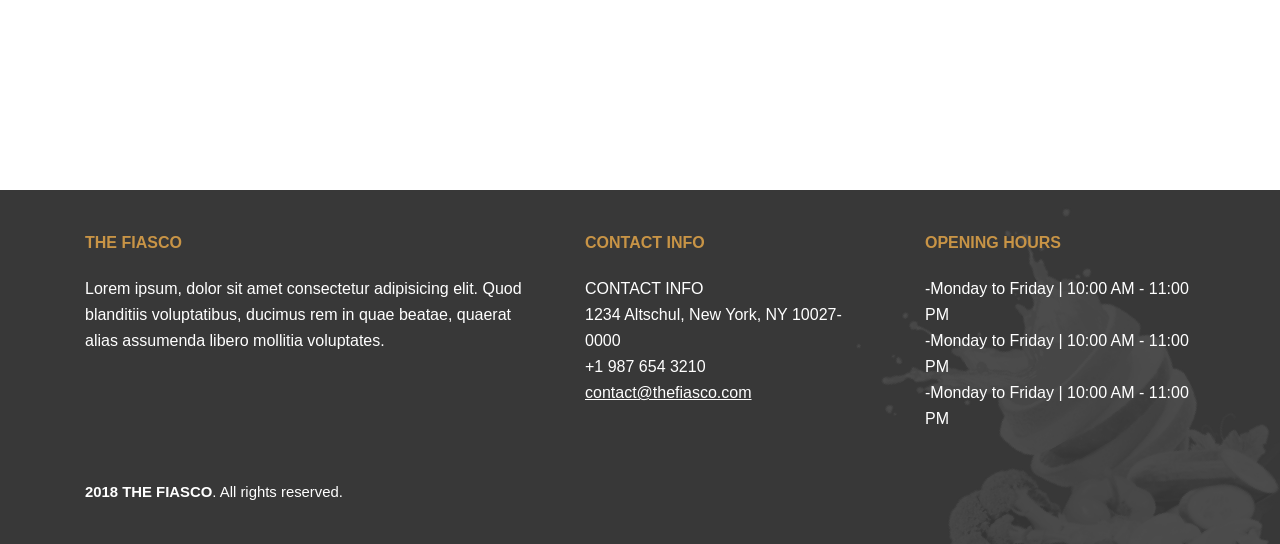
==== commit 617f3bfb: "chemin script main.js" ====
--- a/index.html
+++ b/index.html
@@ -6,6 +6,7 @@
     <title>The Fiasco</title>
     <link href="https://fonts.googleapis.com/css2?family=Pinyon+Script&family=Source+Code+Pro:ital@0;1&display=swap" rel="stylesheet">
     <link rel="stylesheet" href="Css/style.css">
+    <script src="main.js" defer></script>
 </head>
 <body>
     <header class="header">
@@ -21,7 +22,7 @@
                 <a href="/reserver.html" class="menu-item menu-button">Réserver</a>
             </nav>
         </div>
-        <div class="baseline">
+        <div class="baseline reveal">
             <span class="baseline-welcome">Welcome</span> 
             <strong class="baseline-name">The Fiasco</strong> 
             <span class="baseline-slogan">spécialité méditerranné</span>
@@ -31,7 +32,7 @@
     <section class="home-section">
         <div class="container-small">
             
-            <div class="block block-left">
+            <div class="block block-left reveal">
                 <div class="block-img">
                     <img src="/Img/burger.jpg" alt="">
                 </div>
--- a/Css/style.css
+++ b/Css/style.css
@@ -827,3 +827,17 @@
     -o-transform: translateY(-30px);
 }
 
+.reveal-visible {
+    opacity: 1;
+    transform: translateY(0);
+    -webkit-transform: translateY(0);
+    -moz-transform: translateY(0);
+    -ms-transform: translateY(0);
+    -o-transform: translateY(0);
+    transition: .3s;
+    -webkit-transition: .3s;
+    -moz-transition: .3s;
+    -ms-transition: .3s;
+    -o-transition: .3s;
+}
+
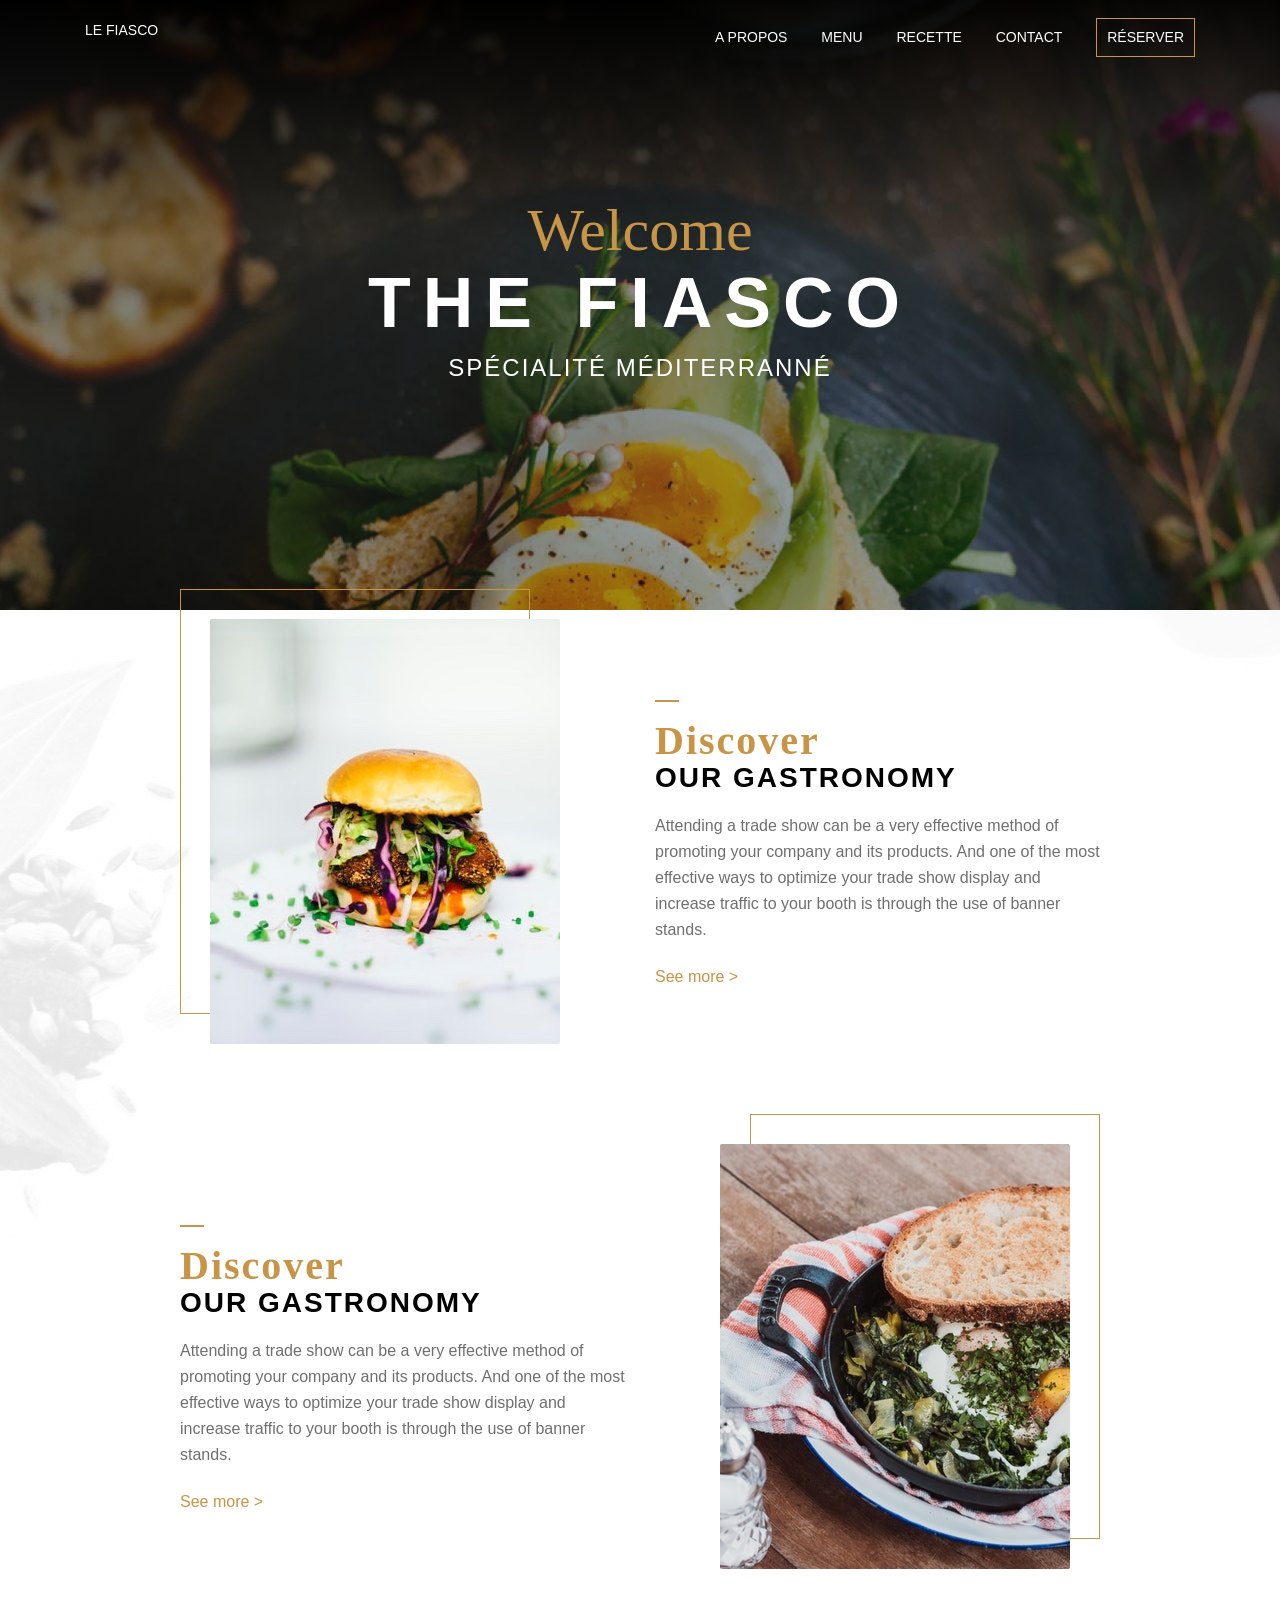
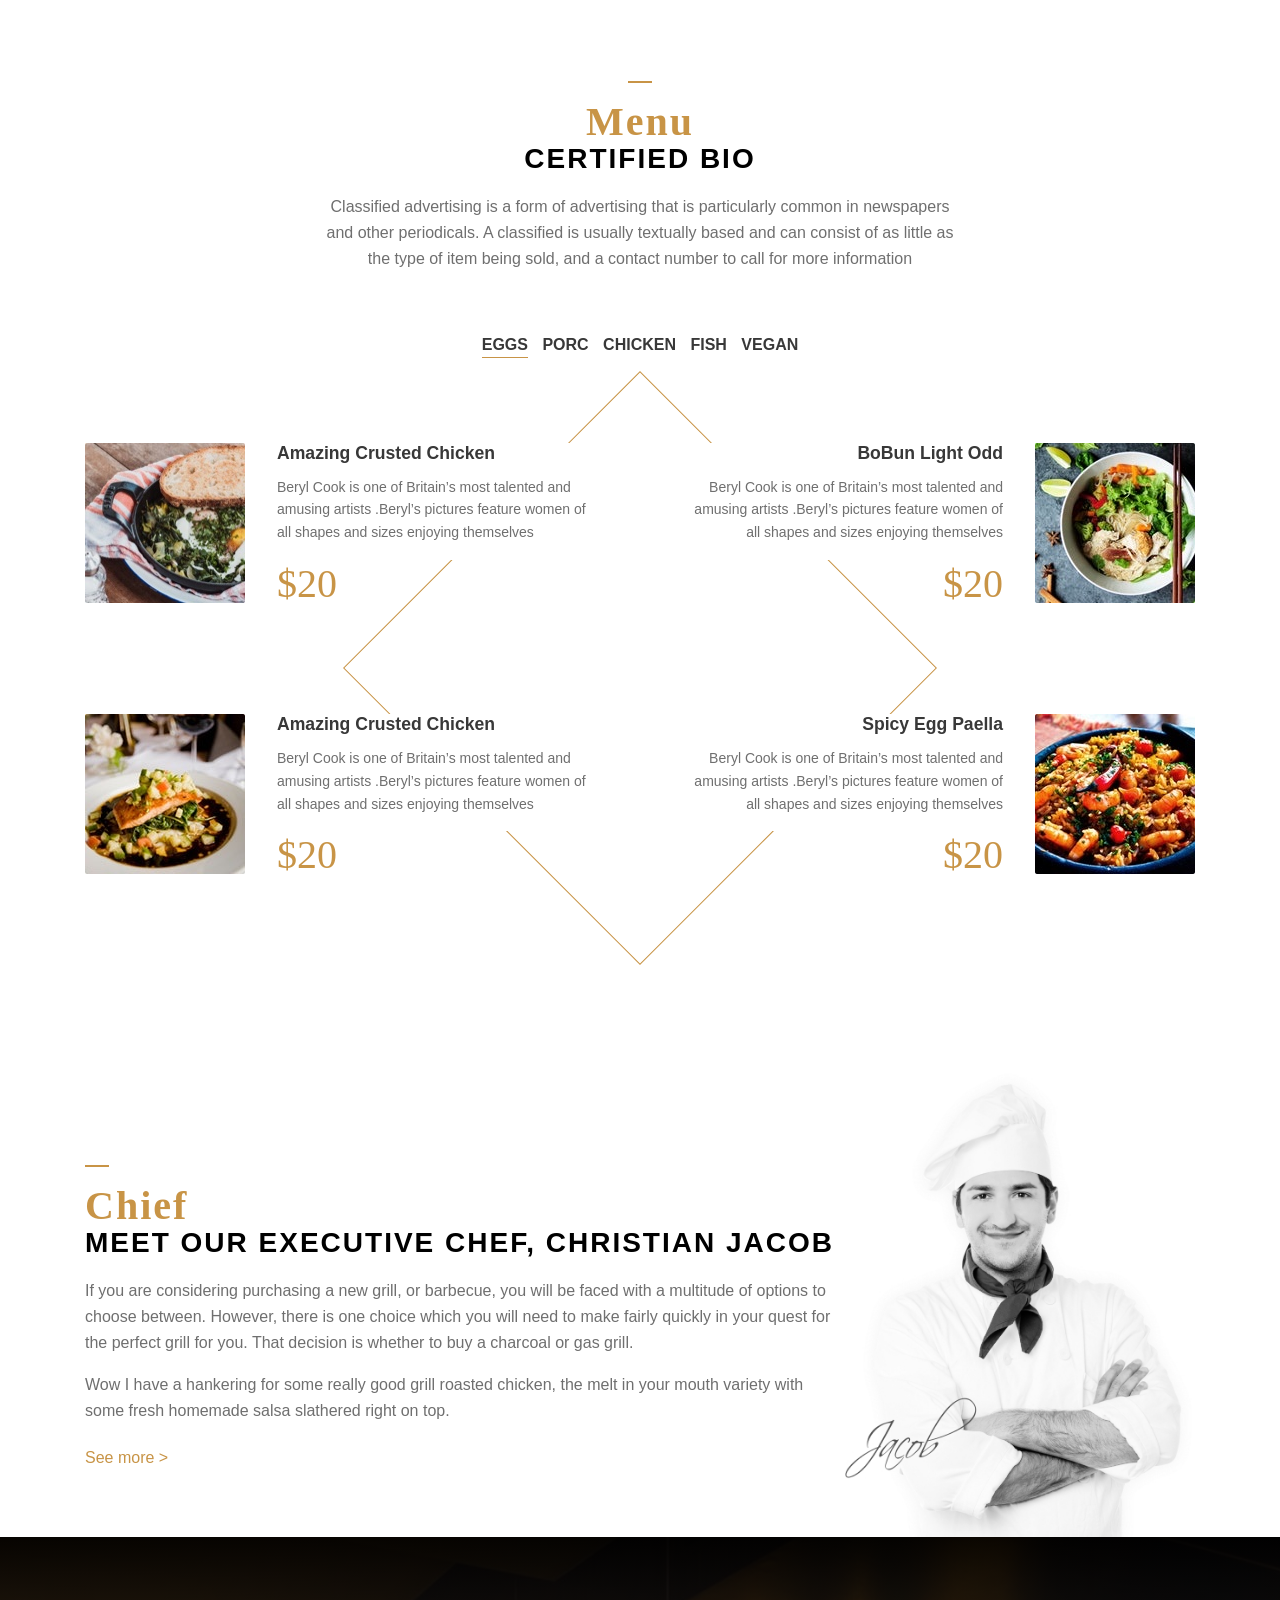
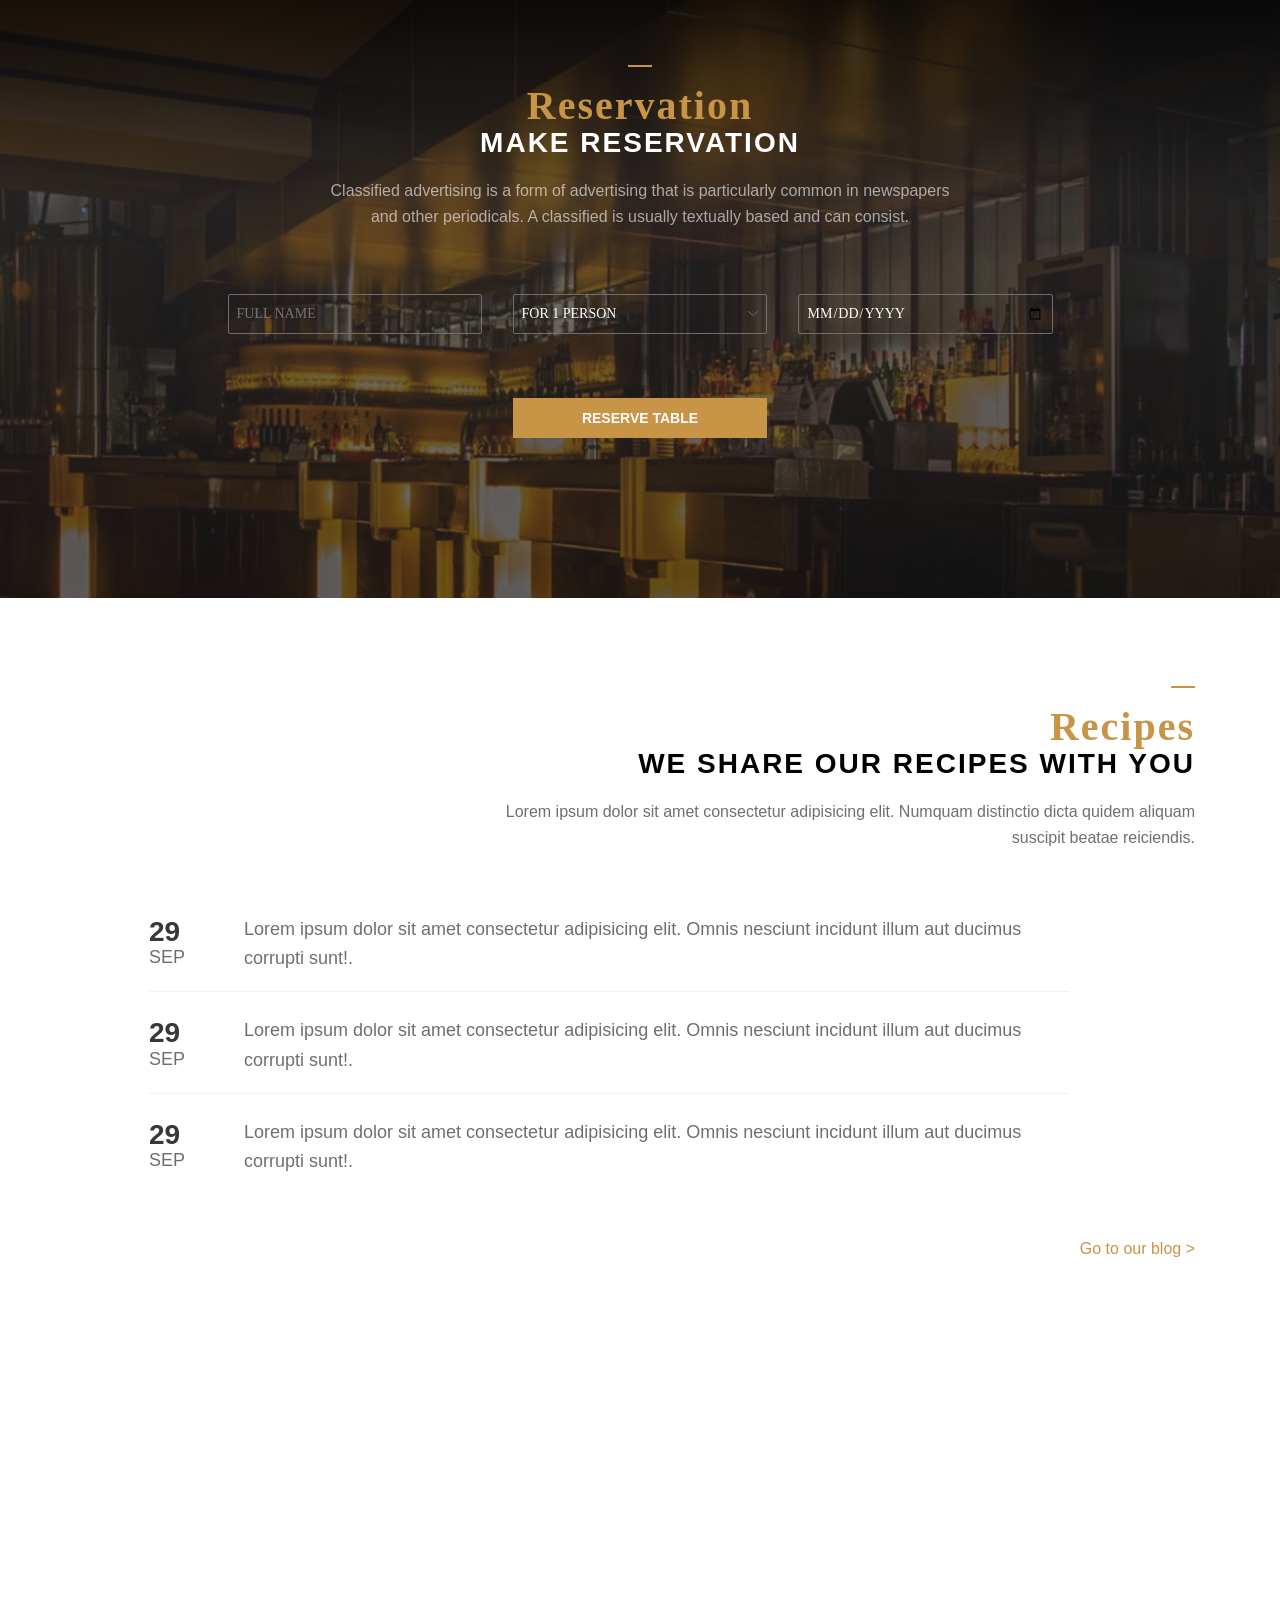
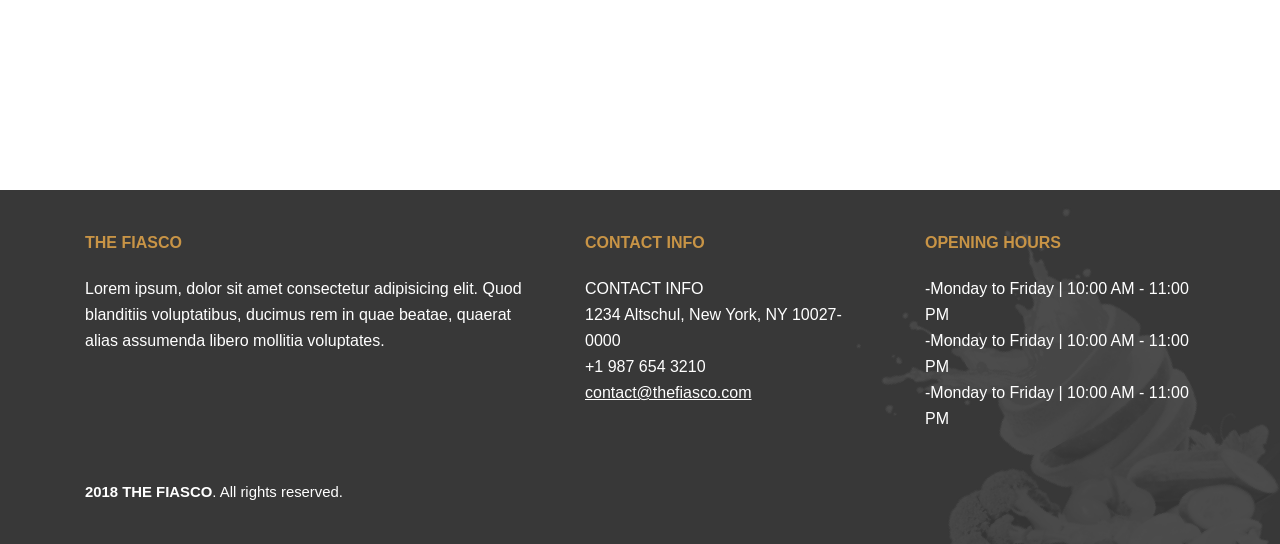
==== commit 55be0182: "animation avec delai pour chaque élément" ====
--- a/index.html
+++ b/index.html
@@ -23,27 +23,27 @@
             </nav>
         </div>
         <div class="baseline reveal">
-            <span class="baseline-welcome">Welcome</span> 
-            <strong class="baseline-name">The Fiasco</strong> 
-            <span class="baseline-slogan">spécialité méditerranné</span>
+            <span class="baseline-welcome reveal-1">Welcome</span> 
+            <strong class="baseline-name reveal-2">The Fiasco</strong> 
+            <span class="baseline-slogan reveal-3">spécialité méditerranné</span>
         </div>
     </header>
 
     <section class="home-section">
-        <div class="container-small">
+        <div class="container-small reveal">
             
-            <div class="block block-left reveal">
-                <div class="block-img">
+            <div class="block block-left"> 
+                <div class="block-img reveal-1">
                     <img src="/Img/burger.jpg" alt="">
                 </div>
                 <div class="block-body">
-                    <h2 class="title"><span>Discover </span>our gastronomy</h2>
-                    <p>
+                    <h2 class="title reveal-2"><span>Discover </span>our gastronomy</h2>
+                    <p class="reveal-3">
                         Attending a trade show can be a very effective method of promoting your company
                         and its products. And one of the most effective ways to optimize your trade show
                         display and increase traffic to your booth is through the use of banner stands.
                     </p>
-                    <a href="recipe.html" class="more">See more</a>
+                    <a href="recipe.html" class="more reveal-4">See more</a>
                 </div>
             </div>
 
--- a/Css/style.css
+++ b/Css/style.css
@@ -818,26 +818,37 @@
 
 
 
-.reveal {
-    opacity: 0;
-    transform: translateY(-30px);
-    -webkit-transform: translateY(-30px);
-    -moz-transform: translateY(-30px);
-    -ms-transform: translateY(-30px);
-    -o-transform: translateY(-30px);
-}
-
-.reveal-visible {
-    opacity: 1;
+.reveal [class*="reveal-"] {
+    opacity: 0!important;
+    transform: translateY(30px);
+    -webkit-transform: translateY(30px);
+    -moz-transform: translateY(30px);
+    -ms-transform: translateY(30px);
+    -o-transform: translateY(30px);
+}
+
+.reveal-visible [class*="reveal-"] {
+    opacity: 1!important;
     transform: translateY(0);
     -webkit-transform: translateY(0);
     -moz-transform: translateY(0);
     -ms-transform: translateY(0);
     -o-transform: translateY(0);
-    transition: .3s;
-    -webkit-transition: .3s;
-    -moz-transition: .3s;
-    -ms-transition: .3s;
-    -o-transition: .3s;
-}
-
+    transition: 1s cubic-bezier(.5, 0, 0, 1);
+    -webkit-transition: 1s cubic-bezier(.5, 0, 0, 1);
+    -moz-transition: 1s cubic-bezier(.5, 0, 0, 1);
+    -ms-transition: 1s cubic-bezier(.5, 0, 0, 1);
+    -o-transition: 1s cubic-bezier(.5, 0, 0, 1);
+}
+
+.reveal-visible .reveal-2 {
+    transition-delay: .1s;
+}
+
+.reveal-visible .reveal-3 {
+    transition-delay: .2s;
+}
+
+.reveal-visible .reveal-4 {
+    transition-delay: .3s;
+}
